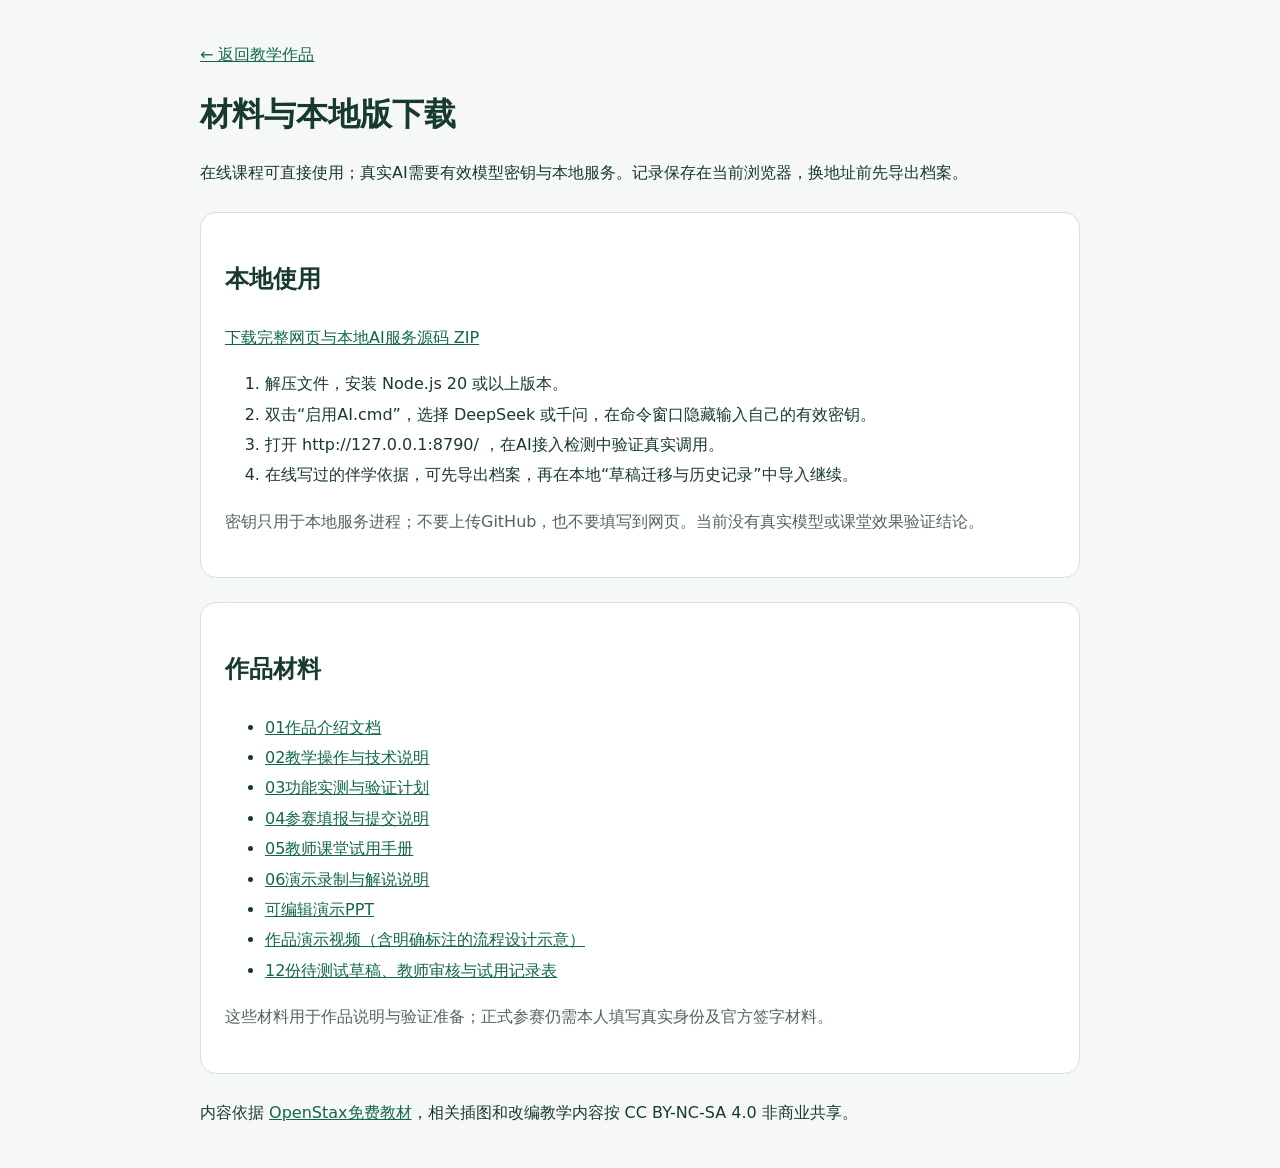
==== materials/index.html @ 03bdc9d0 "Publish Zhigu anatomy teaching app and supporting materials" ====
<!doctype html><html lang="zh-CN"><meta charset="utf-8"><meta name="viewport" content="width=device-width,initial-scale=1"><title>知骨 · 材料与下载</title><style>body{font-family:system-ui,"Microsoft YaHei",sans-serif;max-width:880px;margin:40px auto;padding:0 22px;color:#18392f;line-height:1.9;background:#f5f8f6}article{background:white;border:1px solid #d5e2da;padding:24px;border-radius:16px;margin:24px 0}a{color:#116849}h1{line-height:1.4}.muted{color:#52665c}</style><a href="../index.html">← 返回教学作品</a><h1>材料与本地版下载</h1><p>在线课程可直接使用；真实AI需要有效模型密钥与本地服务。记录保存在当前浏览器，换地址前先导出档案。</p><article><h2>本地使用</h2><p><a href="https://github.com/crh2007530/zhigu-ai-teaching/archive/refs/heads/main.zip">下载完整网页与本地AI服务源码 ZIP</a></p><ol><li>解压文件，安装 Node.js 20 或以上版本。</li><li>双击“启用AI.cmd”，选择 DeepSeek 或千问，在命令窗口隐藏输入自己的有效密钥。</li><li>打开 http://127.0.0.1:8790/ ，在AI接入检测中验证真实调用。</li><li>在线写过的伴学依据，可先导出档案，再在本地“草稿迁移与历史记录”中导入继续。</li></ol><p class="muted">密钥只用于本地服务进程；不要上传GitHub，也不要填写到网页。当前没有真实模型或课堂效果验证结论。</p></article><article><h2>作品材料</h2><ul><li><a href="01作品介绍文档.pdf">01作品介绍文档</a></li><li><a href="02教学操作与技术说明.pdf">02教学操作与技术说明</a></li><li><a href="03功能实测与验证计划.pdf">03功能实测与验证计划</a></li><li><a href="04参赛填报与提交说明.pdf">04参赛填报与提交说明</a></li><li><a href="05教师课堂试用手册.pdf">05教师课堂试用手册</a></li><li><a href="06演示录制与解说说明.pdf">06演示录制与解说说明</a></li><li><a href="知骨2.0作品演示.pptx">可编辑演示PPT</a></li><li><a href="07知骨2.0作品演示.mp4">作品演示视频（含明确标注的流程设计示意）</a></li><li><a href="真实验证与试用准备/打开准备索引.html">12份待测试草稿、教师审核与试用记录表</a></li></ul><p class="muted">这些材料用于作品说明与验证准备；正式参赛仍需本人填写真实身份及官方签字材料。</p></article><footer>内容依据 <a href="https://openstax.org/books/anatomy-and-physiology-2e/pages/1-introduction">OpenStax免费教材</a>，相关插图和改编教学内容按 CC BY-NC-SA 4.0 非商业共享。</footer></html>
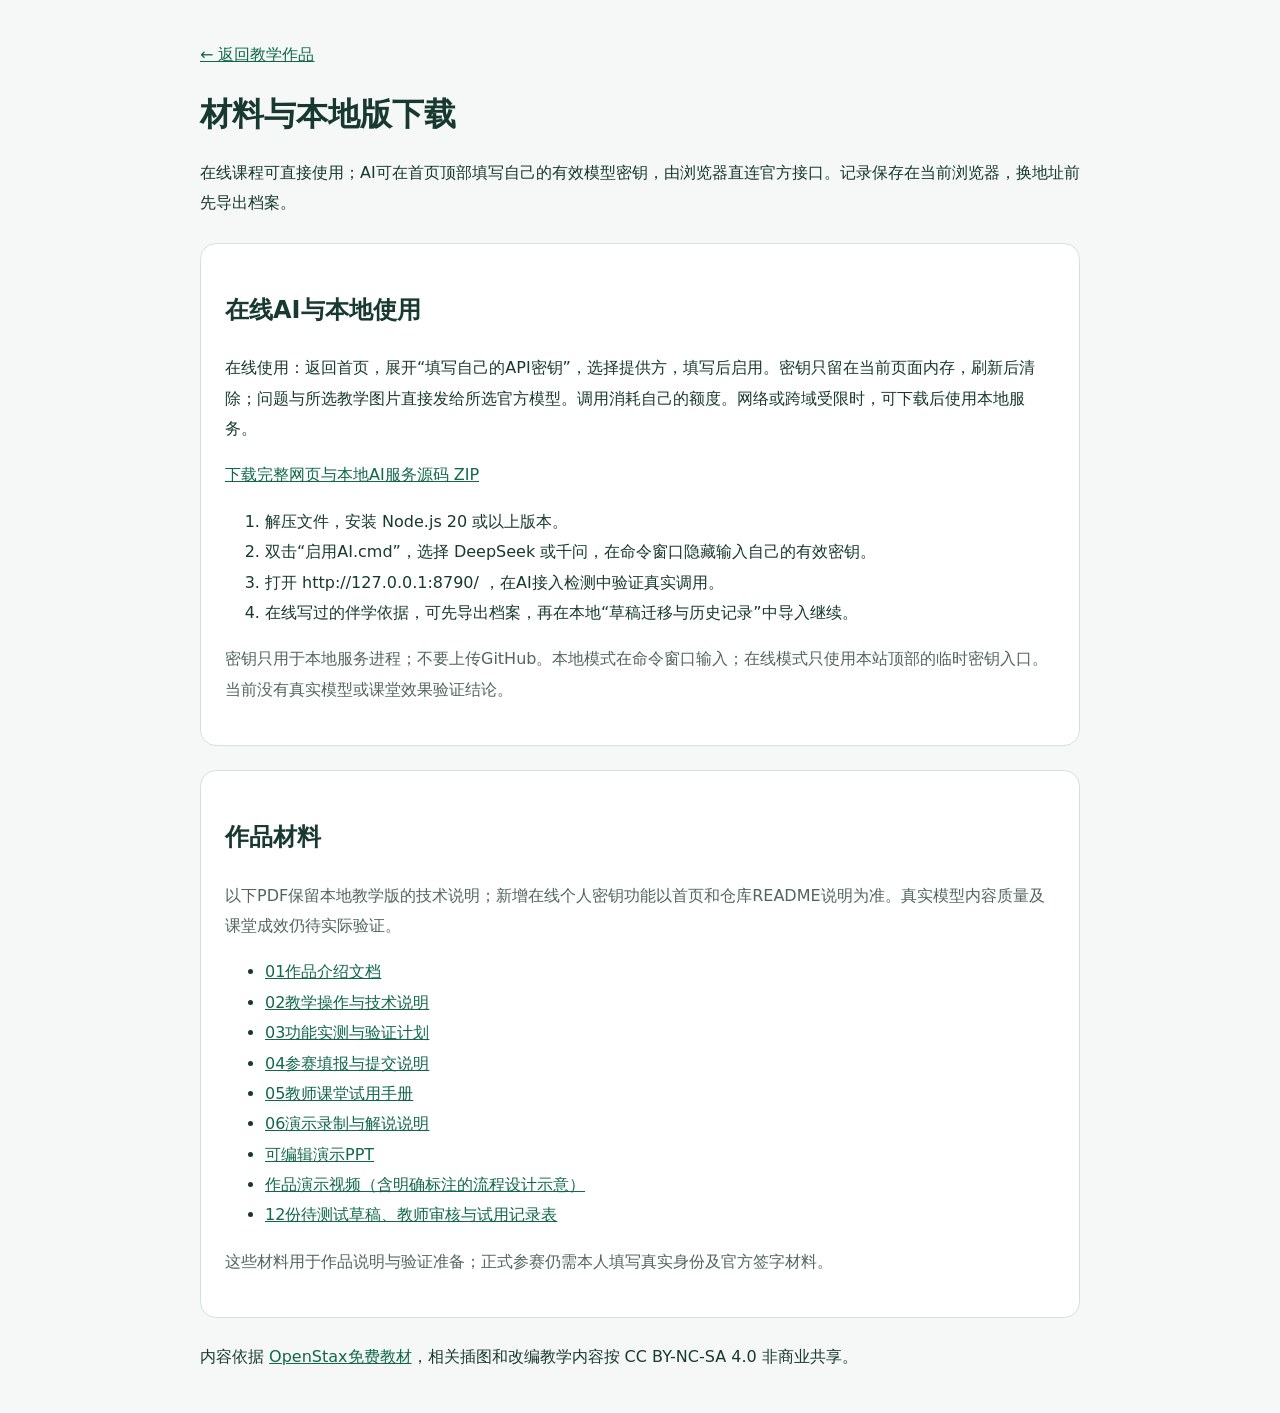
==== commit e9a01693: "Allow visitors to use personal API keys for online AI teaching" ====
--- a/materials/index.html
+++ b/materials/index.html
@@ -1 +1 @@
-<!doctype html><html lang="zh-CN"><meta charset="utf-8"><meta name="viewport" content="width=device-width,initial-scale=1"><title>知骨 · 材料与下载</title><style>body{font-family:system-ui,"Microsoft YaHei",sans-serif;max-width:880px;margin:40px auto;padding:0 22px;color:#18392f;line-height:1.9;background:#f5f8f6}article{background:white;border:1px solid #d5e2da;padding:24px;border-radius:16px;margin:24px 0}a{color:#116849}h1{line-height:1.4}.muted{color:#52665c}</style><a href="../index.html">← 返回教学作品</a><h1>材料与本地版下载</h1><p>在线课程可直接使用；真实AI需要有效模型密钥与本地服务。记录保存在当前浏览器，换地址前先导出档案。</p><article><h2>本地使用</h2><p><a href="https://github.com/crh2007530/zhigu-ai-teaching/archive/refs/heads/main.zip">下载完整网页与本地AI服务源码 ZIP</a></p><ol><li>解压文件，安装 Node.js 20 或以上版本。</li><li>双击“启用AI.cmd”，选择 DeepSeek 或千问，在命令窗口隐藏输入自己的有效密钥。</li><li>打开 http://127.0.0.1:8790/ ，在AI接入检测中验证真实调用。</li><li>在线写过的伴学依据，可先导出档案，再在本地“草稿迁移与历史记录”中导入继续。</li></ol><p class="muted">密钥只用于本地服务进程；不要上传GitHub，也不要填写到网页。当前没有真实模型或课堂效果验证结论。</p></article><article><h2>作品材料</h2><ul><li><a href="01作品介绍文档.pdf">01作品介绍文档</a></li><li><a href="02教学操作与技术说明.pdf">02教学操作与技术说明</a></li><li><a href="03功能实测与验证计划.pdf">03功能实测与验证计划</a></li><li><a href="04参赛填报与提交说明.pdf">04参赛填报与提交说明</a></li><li><a href="05教师课堂试用手册.pdf">05教师课堂试用手册</a></li><li><a href="06演示录制与解说说明.pdf">06演示录制与解说说明</a></li><li><a href="知骨2.0作品演示.pptx">可编辑演示PPT</a></li><li><a href="07知骨2.0作品演示.mp4">作品演示视频（含明确标注的流程设计示意）</a></li><li><a href="真实验证与试用准备/打开准备索引.html">12份待测试草稿、教师审核与试用记录表</a></li></ul><p class="muted">这些材料用于作品说明与验证准备；正式参赛仍需本人填写真实身份及官方签字材料。</p></article><footer>内容依据 <a href="https://openstax.org/books/anatomy-and-physiology-2e/pages/1-introduction">OpenStax免费教材</a>，相关插图和改编教学内容按 CC BY-NC-SA 4.0 非商业共享。</footer></html>+<!doctype html><html lang="zh-CN"><meta charset="utf-8"><meta name="viewport" content="width=device-width,initial-scale=1"><title>知骨 · 材料与下载</title><style>body{font-family:system-ui,"Microsoft YaHei",sans-serif;max-width:880px;margin:40px auto;padding:0 22px;color:#18392f;line-height:1.9;background:#f5f8f6}article{background:white;border:1px solid #d5e2da;padding:24px;border-radius:16px;margin:24px 0}a{color:#116849}h1{line-height:1.4}.muted{color:#52665c}</style><a href="../index.html">← 返回教学作品</a><h1>材料与本地版下载</h1><p>在线课程可直接使用；AI可在首页顶部填写自己的有效模型密钥，由浏览器直连官方接口。记录保存在当前浏览器，换地址前先导出档案。</p><article><h2>在线AI与本地使用</h2><p>在线使用：返回首页，展开“填写自己的API密钥”，选择提供方，填写后启用。密钥只留在当前页面内存，刷新后清除；问题与所选教学图片直接发给所选官方模型。调用消耗自己的额度。网络或跨域受限时，可下载后使用本地服务。</p><p><a href="https://github.com/crh2007530/zhigu-ai-teaching/archive/refs/heads/main.zip">下载完整网页与本地AI服务源码 ZIP</a></p><ol><li>解压文件，安装 Node.js 20 或以上版本。</li><li>双击“启用AI.cmd”，选择 DeepSeek 或千问，在命令窗口隐藏输入自己的有效密钥。</li><li>打开 http://127.0.0.1:8790/ ，在AI接入检测中验证真实调用。</li><li>在线写过的伴学依据，可先导出档案，再在本地“草稿迁移与历史记录”中导入继续。</li></ol><p class="muted">密钥只用于本地服务进程；不要上传GitHub。本地模式在命令窗口输入；在线模式只使用本站顶部的临时密钥入口。当前没有真实模型或课堂效果验证结论。</p></article><article><h2>作品材料</h2><p class="muted">以下PDF保留本地教学版的技术说明；新增在线个人密钥功能以首页和仓库README说明为准。真实模型内容质量及课堂成效仍待实际验证。</p><ul><li><a href="01作品介绍文档.pdf">01作品介绍文档</a></li><li><a href="02教学操作与技术说明.pdf">02教学操作与技术说明</a></li><li><a href="03功能实测与验证计划.pdf">03功能实测与验证计划</a></li><li><a href="04参赛填报与提交说明.pdf">04参赛填报与提交说明</a></li><li><a href="05教师课堂试用手册.pdf">05教师课堂试用手册</a></li><li><a href="06演示录制与解说说明.pdf">06演示录制与解说说明</a></li><li><a href="知骨2.0作品演示.pptx">可编辑演示PPT</a></li><li><a href="07知骨2.0作品演示.mp4">作品演示视频（含明确标注的流程设计示意）</a></li><li><a href="真实验证与试用准备/打开准备索引.html">12份待测试草稿、教师审核与试用记录表</a></li></ul><p class="muted">这些材料用于作品说明与验证准备；正式参赛仍需本人填写真实身份及官方签字材料。</p></article><footer>内容依据 <a href="https://openstax.org/books/anatomy-and-physiology-2e/pages/1-introduction">OpenStax免费教材</a>，相关插图和改编教学内容按 CC BY-NC-SA 4.0 非商业共享。</footer></html>
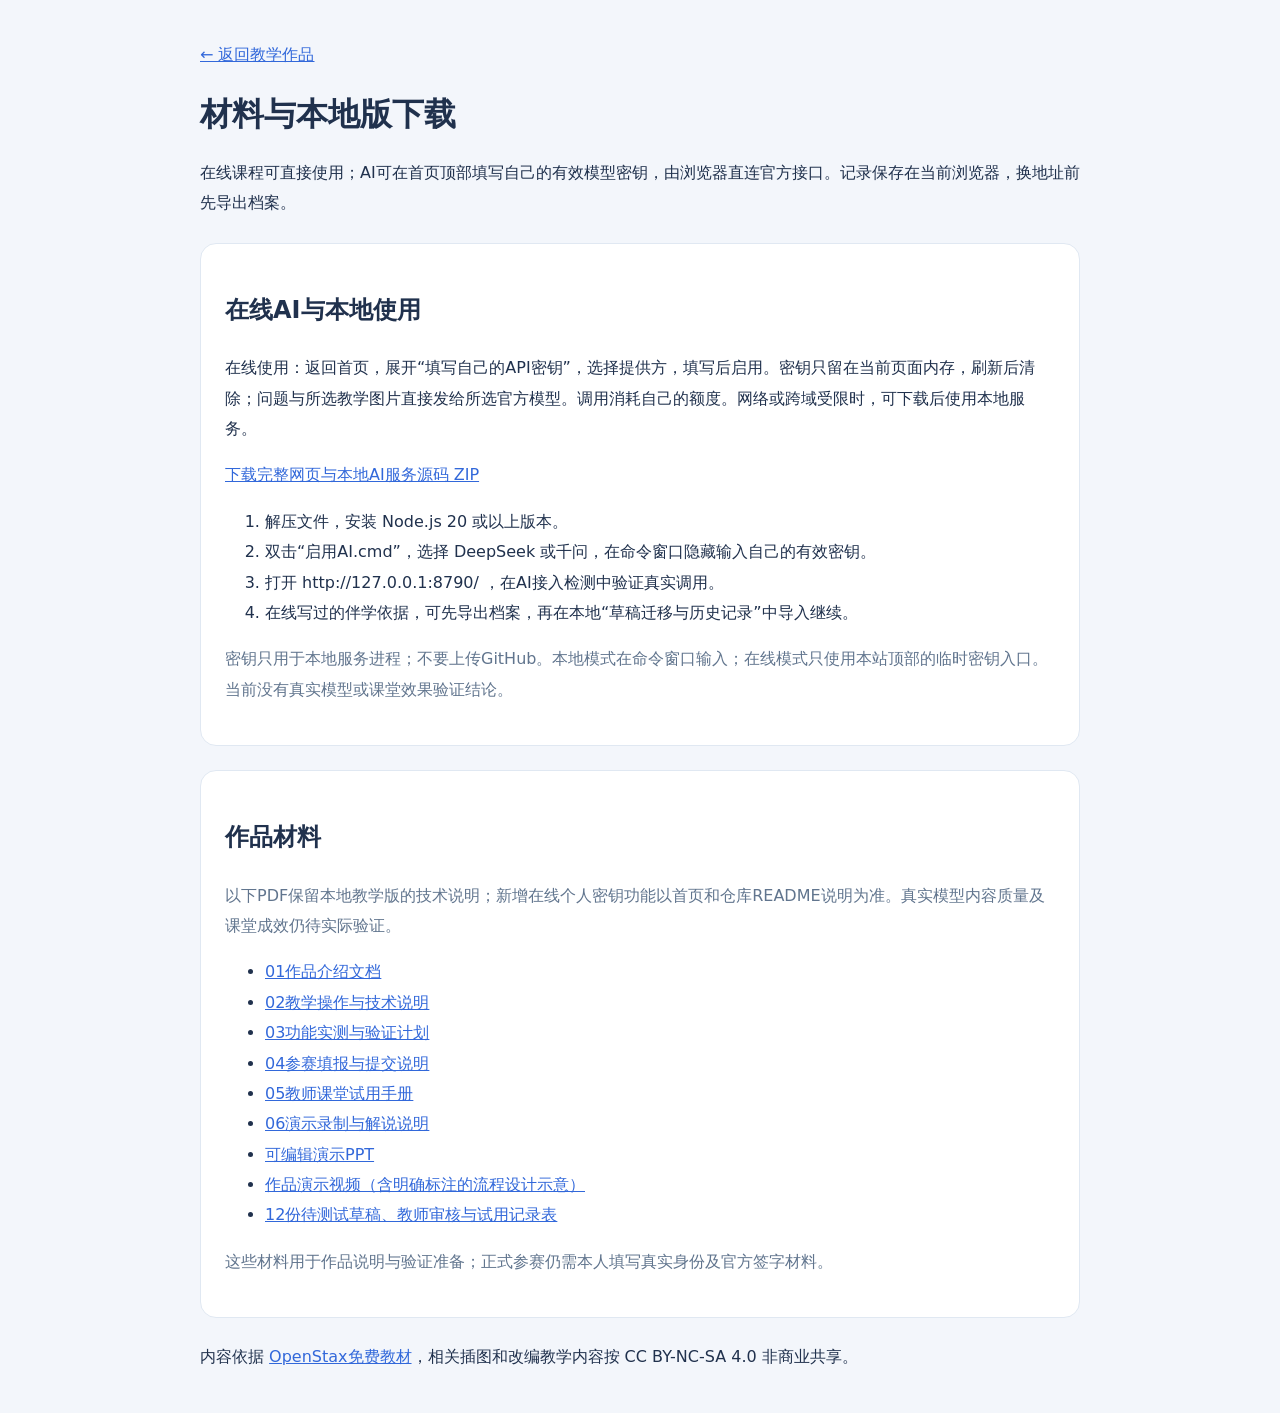
==== commit e9f0d1b6: "Refresh teaching interface with calm blue technology design" ====
--- a/materials/index.html
+++ b/materials/index.html
@@ -1 +1 @@
-<!doctype html><html lang="zh-CN"><meta charset="utf-8"><meta name="viewport" content="width=device-width,initial-scale=1"><title>知骨 · 材料与下载</title><style>body{font-family:system-ui,"Microsoft YaHei",sans-serif;max-width:880px;margin:40px auto;padding:0 22px;color:#18392f;line-height:1.9;background:#f5f8f6}article{background:white;border:1px solid #d5e2da;padding:24px;border-radius:16px;margin:24px 0}a{color:#116849}h1{line-height:1.4}.muted{color:#52665c}</style><a href="../index.html">← 返回教学作品</a><h1>材料与本地版下载</h1><p>在线课程可直接使用；AI可在首页顶部填写自己的有效模型密钥，由浏览器直连官方接口。记录保存在当前浏览器，换地址前先导出档案。</p><article><h2>在线AI与本地使用</h2><p>在线使用：返回首页，展开“填写自己的API密钥”，选择提供方，填写后启用。密钥只留在当前页面内存，刷新后清除；问题与所选教学图片直接发给所选官方模型。调用消耗自己的额度。网络或跨域受限时，可下载后使用本地服务。</p><p><a href="https://github.com/crh2007530/zhigu-ai-teaching/archive/refs/heads/main.zip">下载完整网页与本地AI服务源码 ZIP</a></p><ol><li>解压文件，安装 Node.js 20 或以上版本。</li><li>双击“启用AI.cmd”，选择 DeepSeek 或千问，在命令窗口隐藏输入自己的有效密钥。</li><li>打开 http://127.0.0.1:8790/ ，在AI接入检测中验证真实调用。</li><li>在线写过的伴学依据，可先导出档案，再在本地“草稿迁移与历史记录”中导入继续。</li></ol><p class="muted">密钥只用于本地服务进程；不要上传GitHub。本地模式在命令窗口输入；在线模式只使用本站顶部的临时密钥入口。当前没有真实模型或课堂效果验证结论。</p></article><article><h2>作品材料</h2><p class="muted">以下PDF保留本地教学版的技术说明；新增在线个人密钥功能以首页和仓库README说明为准。真实模型内容质量及课堂成效仍待实际验证。</p><ul><li><a href="01作品介绍文档.pdf">01作品介绍文档</a></li><li><a href="02教学操作与技术说明.pdf">02教学操作与技术说明</a></li><li><a href="03功能实测与验证计划.pdf">03功能实测与验证计划</a></li><li><a href="04参赛填报与提交说明.pdf">04参赛填报与提交说明</a></li><li><a href="05教师课堂试用手册.pdf">05教师课堂试用手册</a></li><li><a href="06演示录制与解说说明.pdf">06演示录制与解说说明</a></li><li><a href="知骨2.0作品演示.pptx">可编辑演示PPT</a></li><li><a href="07知骨2.0作品演示.mp4">作品演示视频（含明确标注的流程设计示意）</a></li><li><a href="真实验证与试用准备/打开准备索引.html">12份待测试草稿、教师审核与试用记录表</a></li></ul><p class="muted">这些材料用于作品说明与验证准备；正式参赛仍需本人填写真实身份及官方签字材料。</p></article><footer>内容依据 <a href="https://openstax.org/books/anatomy-and-physiology-2e/pages/1-introduction">OpenStax免费教材</a>，相关插图和改编教学内容按 CC BY-NC-SA 4.0 非商业共享。</footer></html>+<!doctype html><html lang="zh-CN"><meta charset="utf-8"><meta name="viewport" content="width=device-width,initial-scale=1"><title>知骨 · 材料与下载</title><style>body{font-family:system-ui,"Microsoft YaHei",sans-serif;max-width:880px;margin:40px auto;padding:0 22px;color:#20314d;line-height:1.9;background:#f3f6fb}article{background:white;border:1px solid #e0e8f2;padding:24px;border-radius:16px;margin:24px 0}a{color:#3268da}h1{line-height:1.4}.muted{color:#61758e}</style><a href="../index.html">← 返回教学作品</a><h1>材料与本地版下载</h1><p>在线课程可直接使用；AI可在首页顶部填写自己的有效模型密钥，由浏览器直连官方接口。记录保存在当前浏览器，换地址前先导出档案。</p><article><h2>在线AI与本地使用</h2><p>在线使用：返回首页，展开“填写自己的API密钥”，选择提供方，填写后启用。密钥只留在当前页面内存，刷新后清除；问题与所选教学图片直接发给所选官方模型。调用消耗自己的额度。网络或跨域受限时，可下载后使用本地服务。</p><p><a href="https://github.com/crh2007530/zhigu-ai-teaching/archive/refs/heads/main.zip">下载完整网页与本地AI服务源码 ZIP</a></p><ol><li>解压文件，安装 Node.js 20 或以上版本。</li><li>双击“启用AI.cmd”，选择 DeepSeek 或千问，在命令窗口隐藏输入自己的有效密钥。</li><li>打开 http://127.0.0.1:8790/ ，在AI接入检测中验证真实调用。</li><li>在线写过的伴学依据，可先导出档案，再在本地“草稿迁移与历史记录”中导入继续。</li></ol><p class="muted">密钥只用于本地服务进程；不要上传GitHub。本地模式在命令窗口输入；在线模式只使用本站顶部的临时密钥入口。当前没有真实模型或课堂效果验证结论。</p></article><article><h2>作品材料</h2><p class="muted">以下PDF保留本地教学版的技术说明；新增在线个人密钥功能以首页和仓库README说明为准。真实模型内容质量及课堂成效仍待实际验证。</p><ul><li><a href="01作品介绍文档.pdf">01作品介绍文档</a></li><li><a href="02教学操作与技术说明.pdf">02教学操作与技术说明</a></li><li><a href="03功能实测与验证计划.pdf">03功能实测与验证计划</a></li><li><a href="04参赛填报与提交说明.pdf">04参赛填报与提交说明</a></li><li><a href="05教师课堂试用手册.pdf">05教师课堂试用手册</a></li><li><a href="06演示录制与解说说明.pdf">06演示录制与解说说明</a></li><li><a href="知骨2.0作品演示.pptx">可编辑演示PPT</a></li><li><a href="07知骨2.0作品演示.mp4">作品演示视频（含明确标注的流程设计示意）</a></li><li><a href="真实验证与试用准备/打开准备索引.html">12份待测试草稿、教师审核与试用记录表</a></li></ul><p class="muted">这些材料用于作品说明与验证准备；正式参赛仍需本人填写真实身份及官方签字材料。</p></article><footer>内容依据 <a href="https://openstax.org/books/anatomy-and-physiology-2e/pages/1-introduction">OpenStax免费教材</a>，相关插图和改编教学内容按 CC BY-NC-SA 4.0 非商业共享。</footer></html>
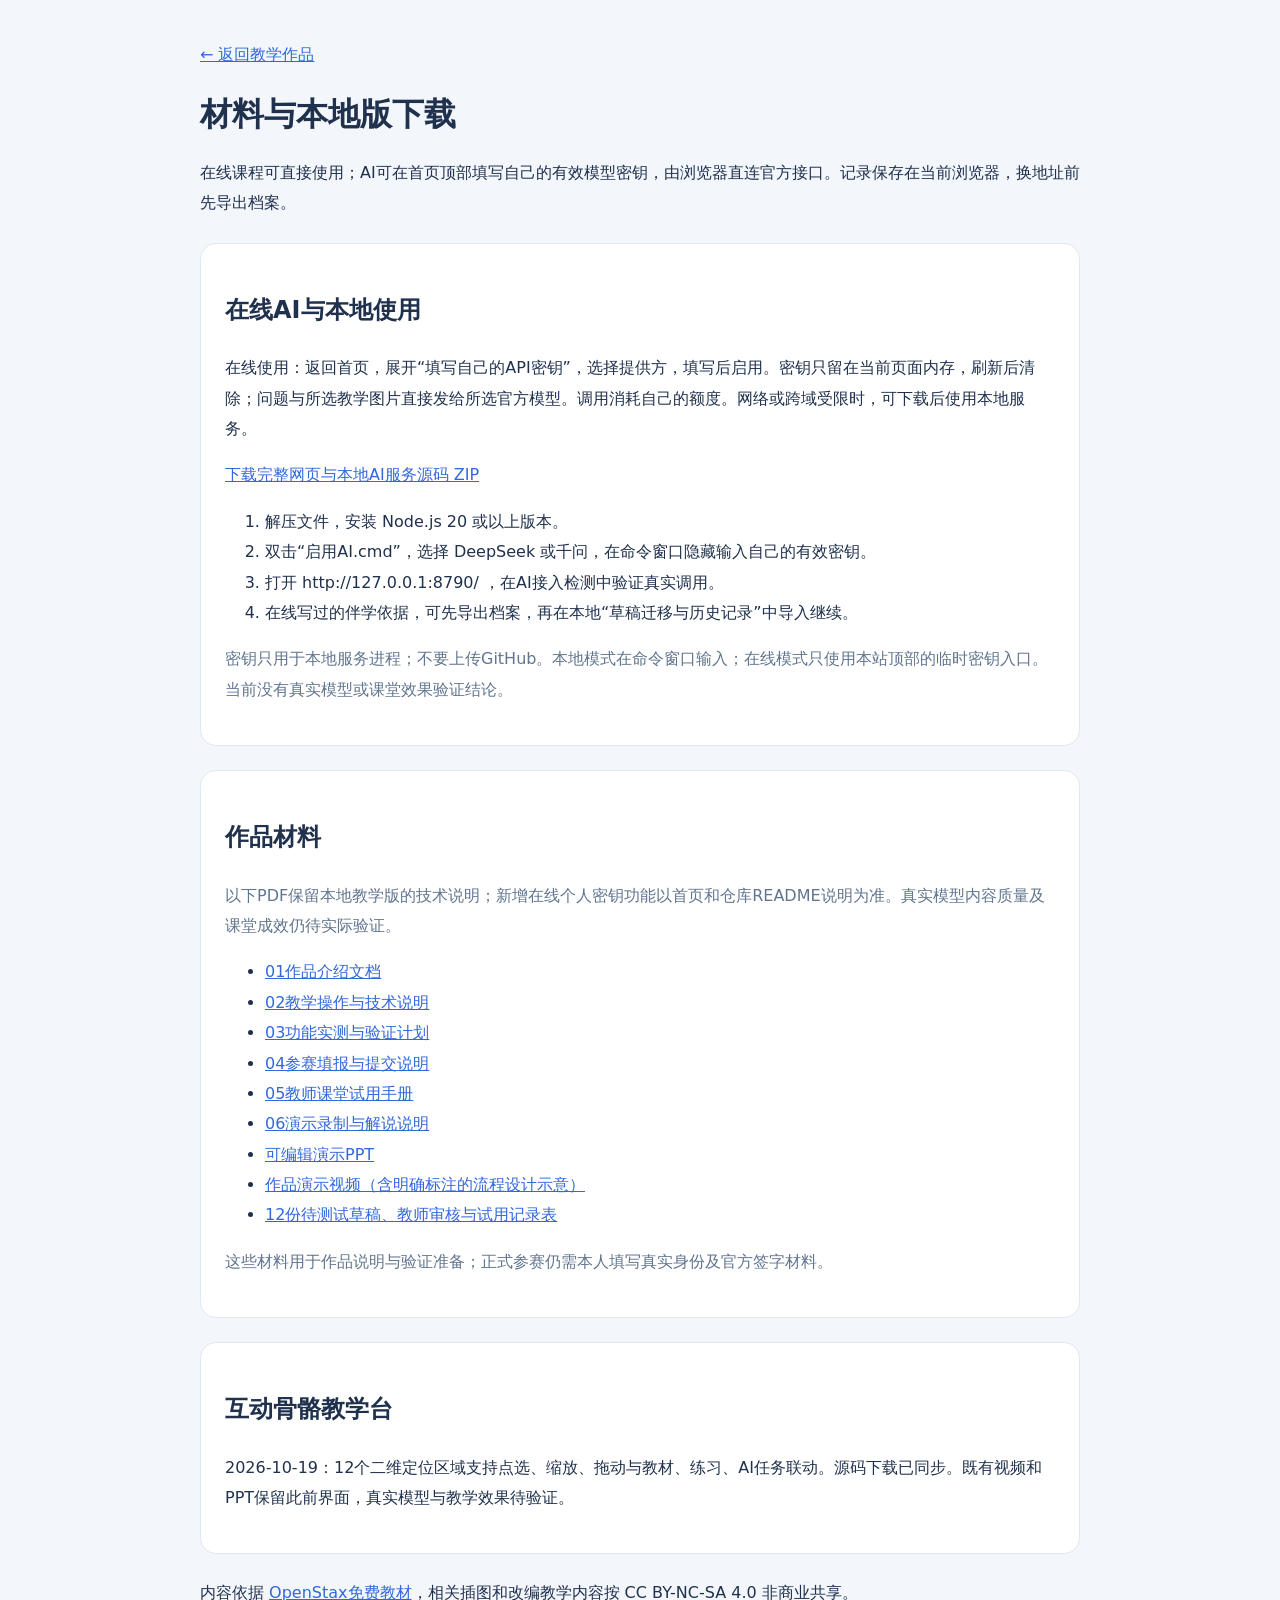
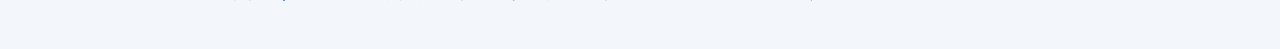
==== commit 9dc2548f: "Restore interactive anatomy atlas with linked learning tasks" ====
--- a/materials/index.html
+++ b/materials/index.html
@@ -1 +1 @@
-<!doctype html><html lang="zh-CN"><meta charset="utf-8"><meta name="viewport" content="width=device-width,initial-scale=1"><title>知骨 · 材料与下载</title><style>body{font-family:system-ui,"Microsoft YaHei",sans-serif;max-width:880px;margin:40px auto;padding:0 22px;color:#20314d;line-height:1.9;background:#f3f6fb}article{background:white;border:1px solid #e0e8f2;padding:24px;border-radius:16px;margin:24px 0}a{color:#3268da}h1{line-height:1.4}.muted{color:#61758e}</style><a href="../index.html">← 返回教学作品</a><h1>材料与本地版下载</h1><p>在线课程可直接使用；AI可在首页顶部填写自己的有效模型密钥，由浏览器直连官方接口。记录保存在当前浏览器，换地址前先导出档案。</p><article><h2>在线AI与本地使用</h2><p>在线使用：返回首页，展开“填写自己的API密钥”，选择提供方，填写后启用。密钥只留在当前页面内存，刷新后清除；问题与所选教学图片直接发给所选官方模型。调用消耗自己的额度。网络或跨域受限时，可下载后使用本地服务。</p><p><a href="https://github.com/crh2007530/zhigu-ai-teaching/archive/refs/heads/main.zip">下载完整网页与本地AI服务源码 ZIP</a></p><ol><li>解压文件，安装 Node.js 20 或以上版本。</li><li>双击“启用AI.cmd”，选择 DeepSeek 或千问，在命令窗口隐藏输入自己的有效密钥。</li><li>打开 http://127.0.0.1:8790/ ，在AI接入检测中验证真实调用。</li><li>在线写过的伴学依据，可先导出档案，再在本地“草稿迁移与历史记录”中导入继续。</li></ol><p class="muted">密钥只用于本地服务进程；不要上传GitHub。本地模式在命令窗口输入；在线模式只使用本站顶部的临时密钥入口。当前没有真实模型或课堂效果验证结论。</p></article><article><h2>作品材料</h2><p class="muted">以下PDF保留本地教学版的技术说明；新增在线个人密钥功能以首页和仓库README说明为准。真实模型内容质量及课堂成效仍待实际验证。</p><ul><li><a href="01作品介绍文档.pdf">01作品介绍文档</a></li><li><a href="02教学操作与技术说明.pdf">02教学操作与技术说明</a></li><li><a href="03功能实测与验证计划.pdf">03功能实测与验证计划</a></li><li><a href="04参赛填报与提交说明.pdf">04参赛填报与提交说明</a></li><li><a href="05教师课堂试用手册.pdf">05教师课堂试用手册</a></li><li><a href="06演示录制与解说说明.pdf">06演示录制与解说说明</a></li><li><a href="知骨2.0作品演示.pptx">可编辑演示PPT</a></li><li><a href="07知骨2.0作品演示.mp4">作品演示视频（含明确标注的流程设计示意）</a></li><li><a href="真实验证与试用准备/打开准备索引.html">12份待测试草稿、教师审核与试用记录表</a></li></ul><p class="muted">这些材料用于作品说明与验证准备；正式参赛仍需本人填写真实身份及官方签字材料。</p></article><footer>内容依据 <a href="https://openstax.org/books/anatomy-and-physiology-2e/pages/1-introduction">OpenStax免费教材</a>，相关插图和改编教学内容按 CC BY-NC-SA 4.0 非商业共享。</footer></html>+<!doctype html><html lang="zh-CN"><meta charset="utf-8"><meta name="viewport" content="width=device-width,initial-scale=1"><title>知骨 · 材料与下载</title><style>body{font-family:system-ui,"Microsoft YaHei",sans-serif;max-width:880px;margin:40px auto;padding:0 22px;color:#20314d;line-height:1.9;background:#f3f6fb}article{background:white;border:1px solid #e0e8f2;padding:24px;border-radius:16px;margin:24px 0}a{color:#3268da}h1{line-height:1.4}.muted{color:#61758e}</style><a href="../index.html">← 返回教学作品</a><h1>材料与本地版下载</h1><p>在线课程可直接使用；AI可在首页顶部填写自己的有效模型密钥，由浏览器直连官方接口。记录保存在当前浏览器，换地址前先导出档案。</p><article><h2>在线AI与本地使用</h2><p>在线使用：返回首页，展开“填写自己的API密钥”，选择提供方，填写后启用。密钥只留在当前页面内存，刷新后清除；问题与所选教学图片直接发给所选官方模型。调用消耗自己的额度。网络或跨域受限时，可下载后使用本地服务。</p><p><a href="https://github.com/crh2007530/zhigu-ai-teaching/archive/refs/heads/main.zip">下载完整网页与本地AI服务源码 ZIP</a></p><ol><li>解压文件，安装 Node.js 20 或以上版本。</li><li>双击“启用AI.cmd”，选择 DeepSeek 或千问，在命令窗口隐藏输入自己的有效密钥。</li><li>打开 http://127.0.0.1:8790/ ，在AI接入检测中验证真实调用。</li><li>在线写过的伴学依据，可先导出档案，再在本地“草稿迁移与历史记录”中导入继续。</li></ol><p class="muted">密钥只用于本地服务进程；不要上传GitHub。本地模式在命令窗口输入；在线模式只使用本站顶部的临时密钥入口。当前没有真实模型或课堂效果验证结论。</p></article><article><h2>作品材料</h2><p class="muted">以下PDF保留本地教学版的技术说明；新增在线个人密钥功能以首页和仓库README说明为准。真实模型内容质量及课堂成效仍待实际验证。</p><ul><li><a href="01作品介绍文档.pdf">01作品介绍文档</a></li><li><a href="02教学操作与技术说明.pdf">02教学操作与技术说明</a></li><li><a href="03功能实测与验证计划.pdf">03功能实测与验证计划</a></li><li><a href="04参赛填报与提交说明.pdf">04参赛填报与提交说明</a></li><li><a href="05教师课堂试用手册.pdf">05教师课堂试用手册</a></li><li><a href="06演示录制与解说说明.pdf">06演示录制与解说说明</a></li><li><a href="知骨2.0作品演示.pptx">可编辑演示PPT</a></li><li><a href="07知骨2.0作品演示.mp4">作品演示视频（含明确标注的流程设计示意）</a></li><li><a href="真实验证与试用准备/打开准备索引.html">12份待测试草稿、教师审核与试用记录表</a></li></ul><p class="muted">这些材料用于作品说明与验证准备；正式参赛仍需本人填写真实身份及官方签字材料。</p></article><article><h2>互动骨骼教学台</h2><p>2026-10-19：12个二维定位区域支持点选、缩放、拖动与教材、练习、AI任务联动。源码下载已同步。既有视频和PPT保留此前界面，真实模型与教学效果待验证。</p></article><footer>内容依据 <a href="https://openstax.org/books/anatomy-and-physiology-2e/pages/1-introduction">OpenStax免费教材</a>，相关插图和改编教学内容按 CC BY-NC-SA 4.0 非商业共享。</footer></html>
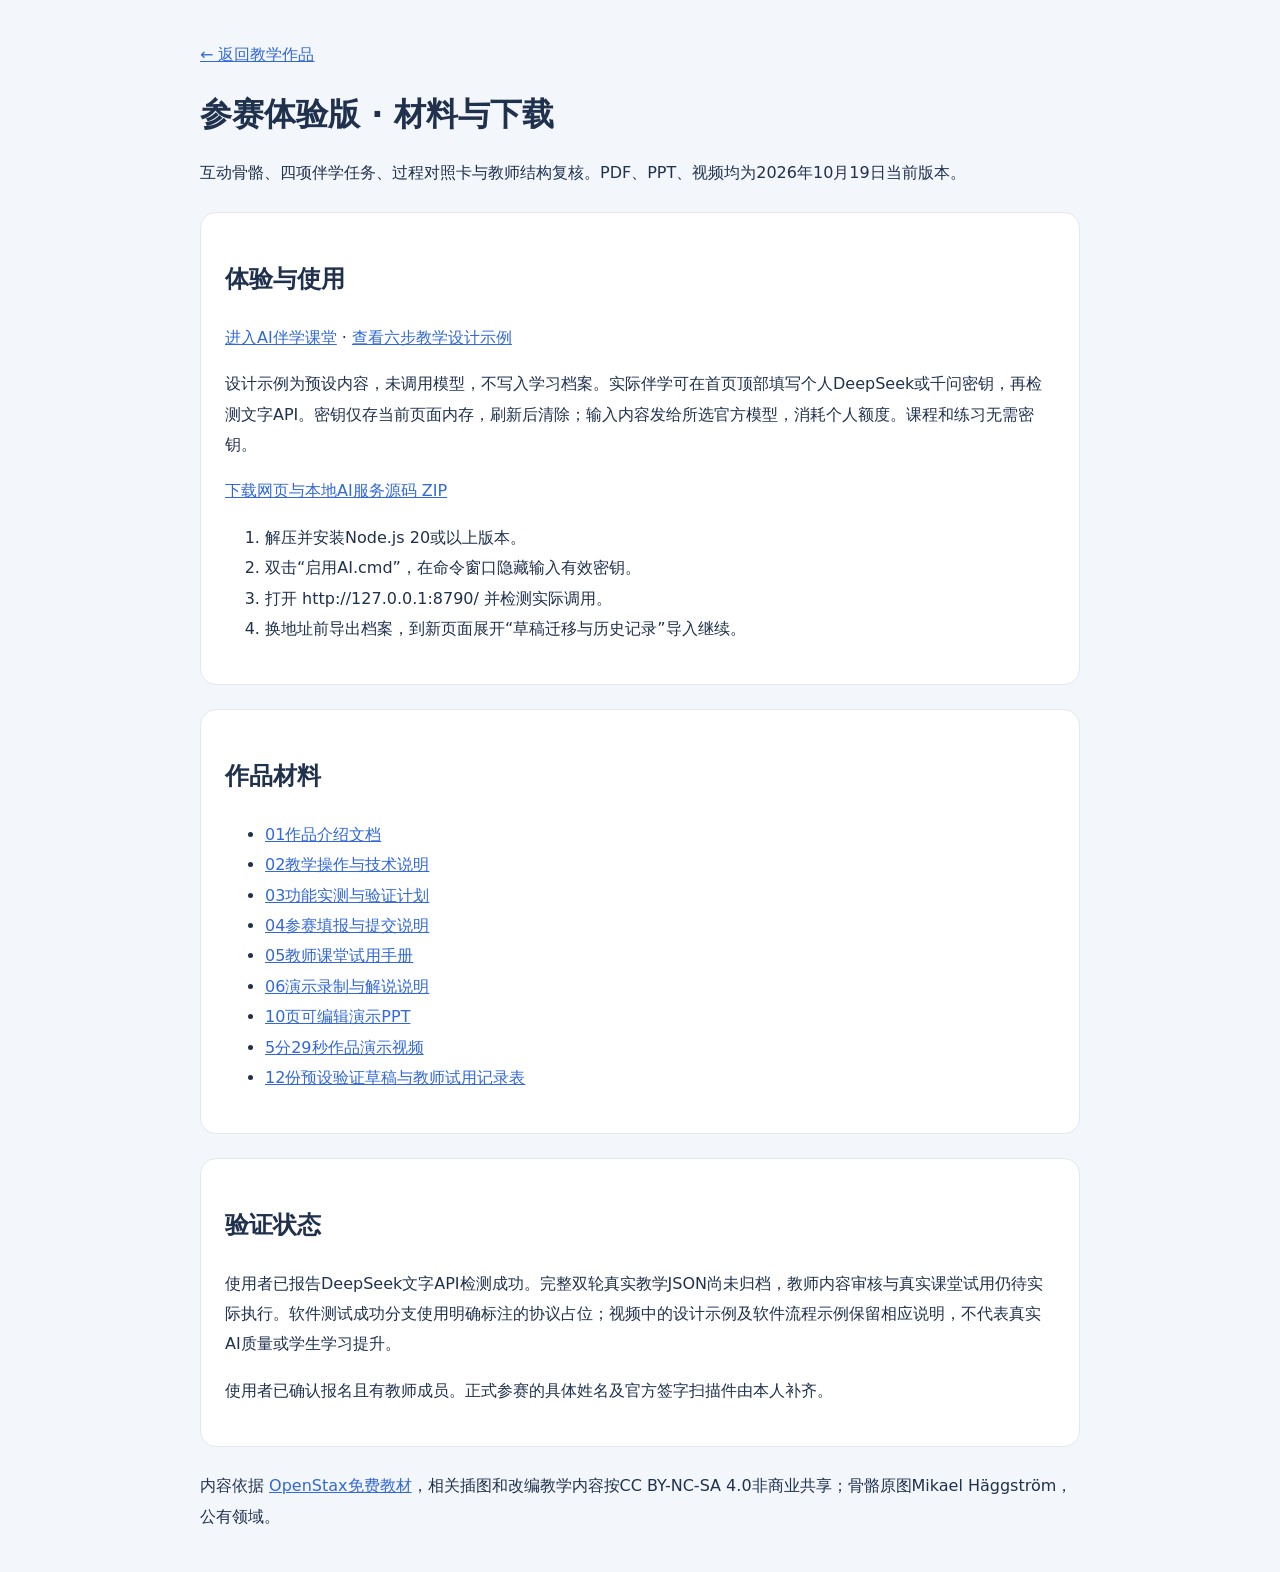
==== commit 911067dc: "Refresh competition PDFs, editable deck and narrated demo" ====
--- a/materials/index.html
+++ b/materials/index.html
@@ -1 +1 @@
-<!doctype html><html lang="zh-CN"><meta charset="utf-8"><meta name="viewport" content="width=device-width,initial-scale=1"><title>知骨 · 材料与下载</title><style>body{font-family:system-ui,"Microsoft YaHei",sans-serif;max-width:880px;margin:40px auto;padding:0 22px;color:#20314d;line-height:1.9;background:#f3f6fb}article{background:white;border:1px solid #e0e8f2;padding:24px;border-radius:16px;margin:24px 0}a{color:#3268da}h1{line-height:1.4}.muted{color:#61758e}</style><a href="../index.html">← 返回教学作品</a><h1>材料与本地版下载</h1><p>在线课程可直接使用；AI可在首页顶部填写自己的有效模型密钥，由浏览器直连官方接口。记录保存在当前浏览器，换地址前先导出档案。</p><article><h2>在线AI与本地使用</h2><p>在线使用：返回首页，展开“填写自己的API密钥”，选择提供方，填写后启用。密钥只留在当前页面内存，刷新后清除；问题与所选教学图片直接发给所选官方模型。调用消耗自己的额度。网络或跨域受限时，可下载后使用本地服务。</p><p><a href="https://github.com/crh2007530/zhigu-ai-teaching/archive/refs/heads/main.zip">下载完整网页与本地AI服务源码 ZIP</a></p><ol><li>解压文件，安装 Node.js 20 或以上版本。</li><li>双击“启用AI.cmd”，选择 DeepSeek 或千问，在命令窗口隐藏输入自己的有效密钥。</li><li>打开 http://127.0.0.1:8790/ ，在AI接入检测中验证真实调用。</li><li>在线写过的伴学依据，可先导出档案，再在本地“草稿迁移与历史记录”中导入继续。</li></ol><p class="muted">密钥只用于本地服务进程；不要上传GitHub。本地模式在命令窗口输入；在线模式只使用本站顶部的临时密钥入口。当前没有真实模型或课堂效果验证结论。</p></article><article><h2>作品材料</h2><p class="muted">以下PDF保留本地教学版的技术说明；新增在线个人密钥功能以首页和仓库README说明为准。真实模型内容质量及课堂成效仍待实际验证。</p><ul><li><a href="01作品介绍文档.pdf">01作品介绍文档</a></li><li><a href="02教学操作与技术说明.pdf">02教学操作与技术说明</a></li><li><a href="03功能实测与验证计划.pdf">03功能实测与验证计划</a></li><li><a href="04参赛填报与提交说明.pdf">04参赛填报与提交说明</a></li><li><a href="05教师课堂试用手册.pdf">05教师课堂试用手册</a></li><li><a href="06演示录制与解说说明.pdf">06演示录制与解说说明</a></li><li><a href="知骨2.0作品演示.pptx">可编辑演示PPT</a></li><li><a href="07知骨2.0作品演示.mp4">作品演示视频（含明确标注的流程设计示意）</a></li><li><a href="真实验证与试用准备/打开准备索引.html">12份待测试草稿、教师审核与试用记录表</a></li></ul><p class="muted">这些材料用于作品说明与验证准备；正式参赛仍需本人填写真实身份及官方签字材料。</p></article><article><h2>互动骨骼教学台</h2><p>2026-10-19：12个二维定位区域支持点选、缩放、拖动与教材、练习、AI任务联动。源码下载已同步。既有视频和PPT保留此前界面，真实模型与教学效果待验证。</p></article><footer>内容依据 <a href="https://openstax.org/books/anatomy-and-physiology-2e/pages/1-introduction">OpenStax免费教材</a>，相关插图和改编教学内容按 CC BY-NC-SA 4.0 非商业共享。</footer></html>+<!doctype html><html lang="zh-CN"><meta charset="utf-8"><meta name="viewport" content="width=device-width,initial-scale=1"><title>知骨 · 材料与下载</title><style>body{font-family:system-ui,"Microsoft YaHei",sans-serif;max-width:880px;margin:40px auto;padding:0 22px;color:#20314d;line-height:1.9;background:#f3f6fb}article{background:white;border:1px solid #e0e8f2;padding:24px;border-radius:16px;margin:24px 0}a{color:#3268da}h1{line-height:1.4}.muted{color:#61758e}</style><a href="../index.html">← 返回教学作品</a><h1>参赛体验版 · 材料与下载</h1><p>互动骨骼、四项伴学任务、过程对照卡与教师结构复核。PDF、PPT、视频均为2026年10月19日当前版本。</p><article><h2>体验与使用</h2><p><a href="../index.html#lesson">进入AI伴学课堂</a> · <a href="../showcase.html">查看六步教学设计示例</a></p><p>设计示例为预设内容，未调用模型，不写入学习档案。实际伴学可在首页顶部填写个人DeepSeek或千问密钥，再检测文字API。密钥仅存当前页面内存，刷新后清除；输入内容发给所选官方模型，消耗个人额度。课程和练习无需密钥。</p><p><a href="https://github.com/crh2007530/zhigu-ai-teaching/archive/refs/heads/main.zip">下载网页与本地AI服务源码 ZIP</a></p><ol><li>解压并安装Node.js 20或以上版本。</li><li>双击“启用AI.cmd”，在命令窗口隐藏输入有效密钥。</li><li>打开 http://127.0.0.1:8790/ 并检测实际调用。</li><li>换地址前导出档案，到新页面展开“草稿迁移与历史记录”导入继续。</li></ol></article><article><h2>作品材料</h2><ul><li><a href="01作品介绍文档.pdf">01作品介绍文档</a></li><li><a href="02教学操作与技术说明.pdf">02教学操作与技术说明</a></li><li><a href="03功能实测与验证计划.pdf">03功能实测与验证计划</a></li><li><a href="04参赛填报与提交说明.pdf">04参赛填报与提交说明</a></li><li><a href="05教师课堂试用手册.pdf">05教师课堂试用手册</a></li><li><a href="06演示录制与解说说明.pdf">06演示录制与解说说明</a></li><li><a href="知骨2.0作品演示.pptx">10页可编辑演示PPT</a></li><li><a href="07知骨2.0作品演示.mp4">5分29秒作品演示视频</a></li><li><a href="真实验证与试用准备/打开准备索引.html">12份预设验证草稿与教师试用记录表</a></li></ul></article><article><h2>验证状态</h2><p>使用者已报告DeepSeek文字API检测成功。完整双轮真实教学JSON尚未归档，教师内容审核与真实课堂试用仍待实际执行。软件测试成功分支使用明确标注的协议占位；视频中的设计示例及软件流程示例保留相应说明，不代表真实AI质量或学生学习提升。</p><p>使用者已确认报名且有教师成员。正式参赛的具体姓名及官方签字扫描件由本人补齐。</p></article><footer>内容依据 <a href="https://openstax.org/books/anatomy-and-physiology-2e/pages/1-introduction">OpenStax免费教材</a>，相关插图和改编教学内容按CC BY-NC-SA 4.0非商业共享；骨骼原图Mikael Häggström，公有领域。</footer></html>
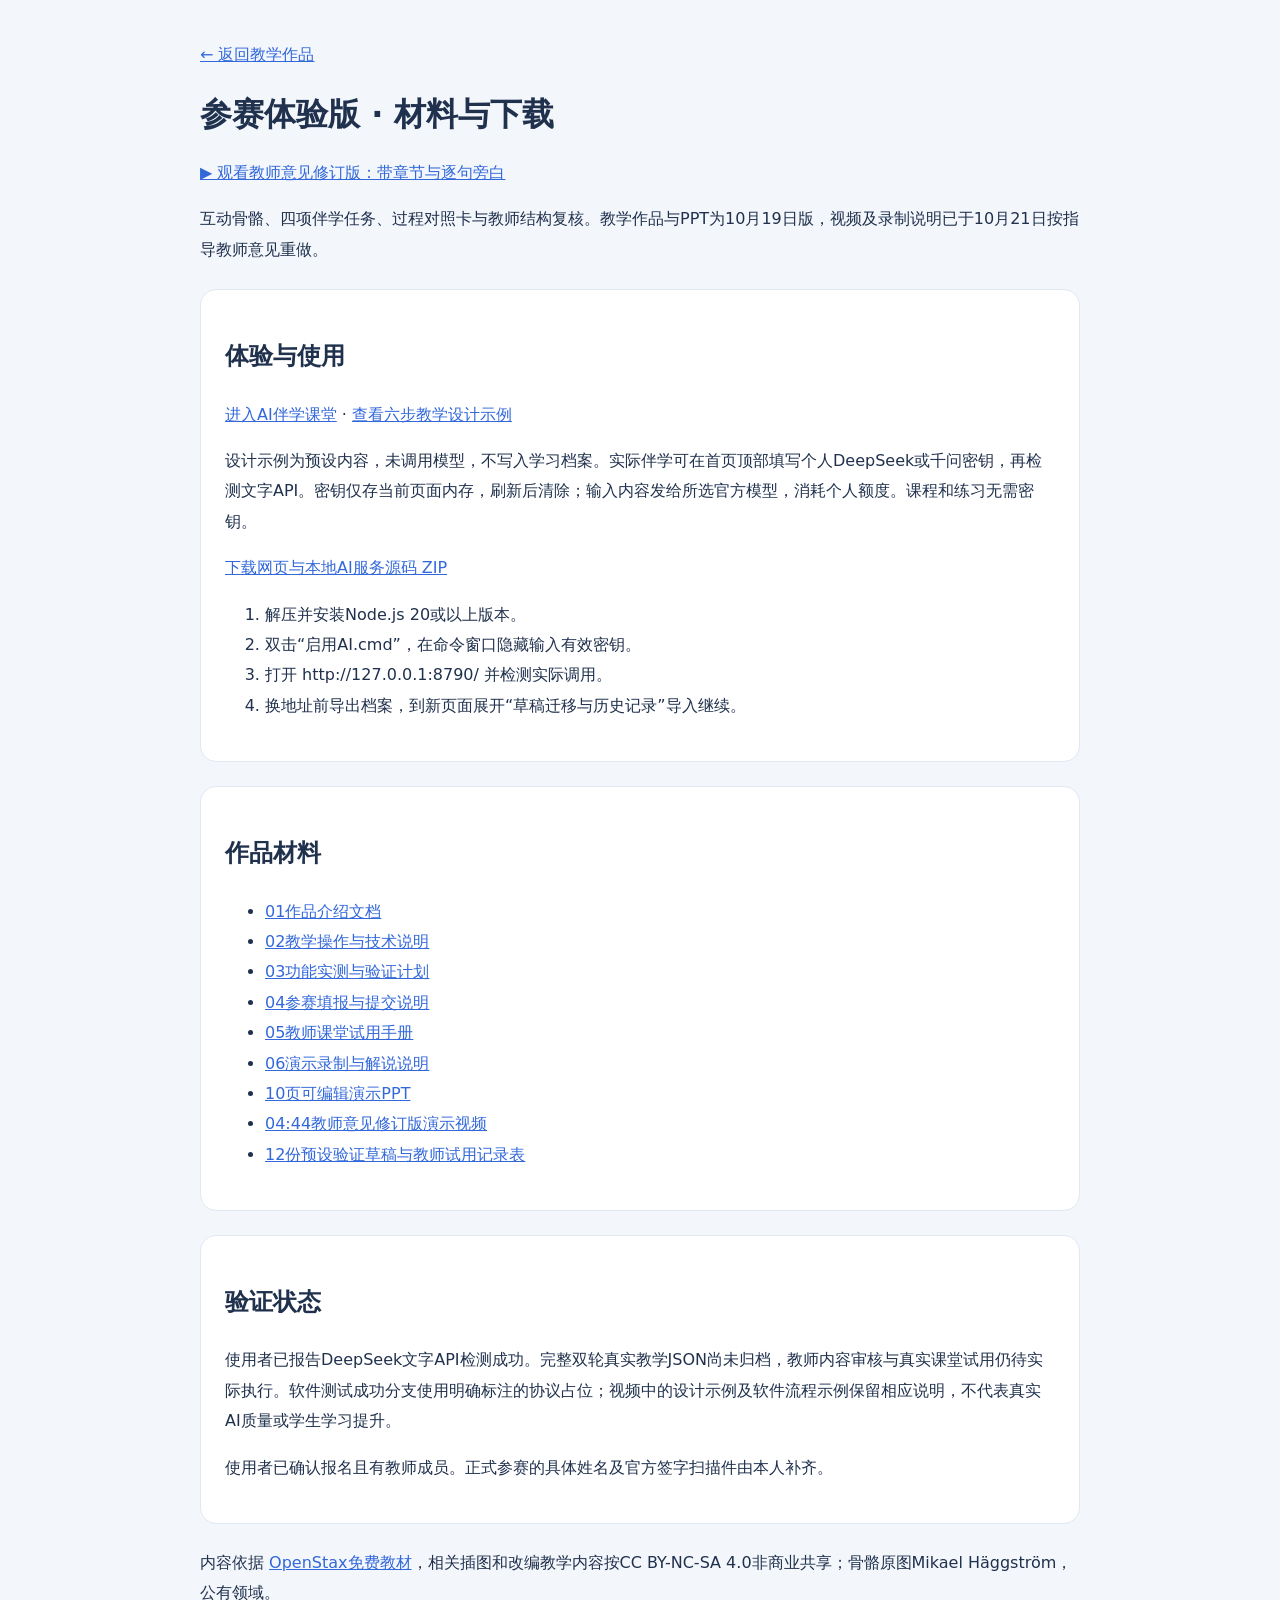
==== commit 6b2f26fc: "Rebuild narrated demo around a complete student and teacher workflow" ====
--- a/materials/index.html
+++ b/materials/index.html
@@ -1 +1 @@
-<!doctype html><html lang="zh-CN"><meta charset="utf-8"><meta name="viewport" content="width=device-width,initial-scale=1"><title>知骨 · 材料与下载</title><style>body{font-family:system-ui,"Microsoft YaHei",sans-serif;max-width:880px;margin:40px auto;padding:0 22px;color:#20314d;line-height:1.9;background:#f3f6fb}article{background:white;border:1px solid #e0e8f2;padding:24px;border-radius:16px;margin:24px 0}a{color:#3268da}h1{line-height:1.4}.muted{color:#61758e}</style><a href="../index.html">← 返回教学作品</a><h1>参赛体验版 · 材料与下载</h1><p>互动骨骼、四项伴学任务、过程对照卡与教师结构复核。PDF、PPT、视频均为2026年10月19日当前版本。</p><article><h2>体验与使用</h2><p><a href="../index.html#lesson">进入AI伴学课堂</a> · <a href="../showcase.html">查看六步教学设计示例</a></p><p>设计示例为预设内容，未调用模型，不写入学习档案。实际伴学可在首页顶部填写个人DeepSeek或千问密钥，再检测文字API。密钥仅存当前页面内存，刷新后清除；输入内容发给所选官方模型，消耗个人额度。课程和练习无需密钥。</p><p><a href="https://github.com/crh2007530/zhigu-ai-teaching/archive/refs/heads/main.zip">下载网页与本地AI服务源码 ZIP</a></p><ol><li>解压并安装Node.js 20或以上版本。</li><li>双击“启用AI.cmd”，在命令窗口隐藏输入有效密钥。</li><li>打开 http://127.0.0.1:8790/ 并检测实际调用。</li><li>换地址前导出档案，到新页面展开“草稿迁移与历史记录”导入继续。</li></ol></article><article><h2>作品材料</h2><ul><li><a href="01作品介绍文档.pdf">01作品介绍文档</a></li><li><a href="02教学操作与技术说明.pdf">02教学操作与技术说明</a></li><li><a href="03功能实测与验证计划.pdf">03功能实测与验证计划</a></li><li><a href="04参赛填报与提交说明.pdf">04参赛填报与提交说明</a></li><li><a href="05教师课堂试用手册.pdf">05教师课堂试用手册</a></li><li><a href="06演示录制与解说说明.pdf">06演示录制与解说说明</a></li><li><a href="知骨2.0作品演示.pptx">10页可编辑演示PPT</a></li><li><a href="07知骨2.0作品演示.mp4">5分29秒作品演示视频</a></li><li><a href="真实验证与试用准备/打开准备索引.html">12份预设验证草稿与教师试用记录表</a></li></ul></article><article><h2>验证状态</h2><p>使用者已报告DeepSeek文字API检测成功。完整双轮真实教学JSON尚未归档，教师内容审核与真实课堂试用仍待实际执行。软件测试成功分支使用明确标注的协议占位；视频中的设计示例及软件流程示例保留相应说明，不代表真实AI质量或学生学习提升。</p><p>使用者已确认报名且有教师成员。正式参赛的具体姓名及官方签字扫描件由本人补齐。</p></article><footer>内容依据 <a href="https://openstax.org/books/anatomy-and-physiology-2e/pages/1-introduction">OpenStax免费教材</a>，相关插图和改编教学内容按CC BY-NC-SA 4.0非商业共享；骨骼原图Mikael Häggström，公有领域。</footer></html>+<!doctype html><html lang="zh-CN"><meta charset="utf-8"><meta name="viewport" content="width=device-width,initial-scale=1"><title>知骨 · 材料与下载</title><style>body{font-family:system-ui,"Microsoft YaHei",sans-serif;max-width:880px;margin:40px auto;padding:0 22px;color:#20314d;line-height:1.9;background:#f3f6fb}article{background:white;border:1px solid #e0e8f2;padding:24px;border-radius:16px;margin:24px 0}a{color:#3268da}h1{line-height:1.4}.muted{color:#61758e}</style><a href="../index.html">← 返回教学作品</a><h1>参赛体验版 · 材料与下载</h1><p><a href="demo.html?v=20261021">▶ 观看教师意见修订版：带章节与逐句旁白</a></p><p>互动骨骼、四项伴学任务、过程对照卡与教师结构复核。教学作品与PPT为10月19日版，视频及录制说明已于10月21日按指导教师意见重做。</p><article><h2>体验与使用</h2><p><a href="../index.html#lesson">进入AI伴学课堂</a> · <a href="../showcase.html">查看六步教学设计示例</a></p><p>设计示例为预设内容，未调用模型，不写入学习档案。实际伴学可在首页顶部填写个人DeepSeek或千问密钥，再检测文字API。密钥仅存当前页面内存，刷新后清除；输入内容发给所选官方模型，消耗个人额度。课程和练习无需密钥。</p><p><a href="https://github.com/crh2007530/zhigu-ai-teaching/archive/refs/heads/main.zip">下载网页与本地AI服务源码 ZIP</a></p><ol><li>解压并安装Node.js 20或以上版本。</li><li>双击“启用AI.cmd”，在命令窗口隐藏输入有效密钥。</li><li>打开 http://127.0.0.1:8790/ 并检测实际调用。</li><li>换地址前导出档案，到新页面展开“草稿迁移与历史记录”导入继续。</li></ol></article><article><h2>作品材料</h2><ul><li><a href="01作品介绍文档.pdf">01作品介绍文档</a></li><li><a href="02教学操作与技术说明.pdf">02教学操作与技术说明</a></li><li><a href="03功能实测与验证计划.pdf">03功能实测与验证计划</a></li><li><a href="04参赛填报与提交说明.pdf">04参赛填报与提交说明</a></li><li><a href="05教师课堂试用手册.pdf">05教师课堂试用手册</a></li><li><a href="06演示录制与解说说明.pdf">06演示录制与解说说明</a></li><li><a href="知骨2.0作品演示.pptx">10页可编辑演示PPT</a></li><li><a href="07知骨2.0作品演示.mp4">04:44教师意见修订版演示视频</a></li><li><a href="真实验证与试用准备/打开准备索引.html">12份预设验证草稿与教师试用记录表</a></li></ul></article><article><h2>验证状态</h2><p>使用者已报告DeepSeek文字API检测成功。完整双轮真实教学JSON尚未归档，教师内容审核与真实课堂试用仍待实际执行。软件测试成功分支使用明确标注的协议占位；视频中的设计示例及软件流程示例保留相应说明，不代表真实AI质量或学生学习提升。</p><p>使用者已确认报名且有教师成员。正式参赛的具体姓名及官方签字扫描件由本人补齐。</p></article><footer>内容依据 <a href="https://openstax.org/books/anatomy-and-physiology-2e/pages/1-introduction">OpenStax免费教材</a>，相关插图和改编教学内容按CC BY-NC-SA 4.0非商业共享；骨骼原图Mikael Häggström，公有领域。</footer></html>
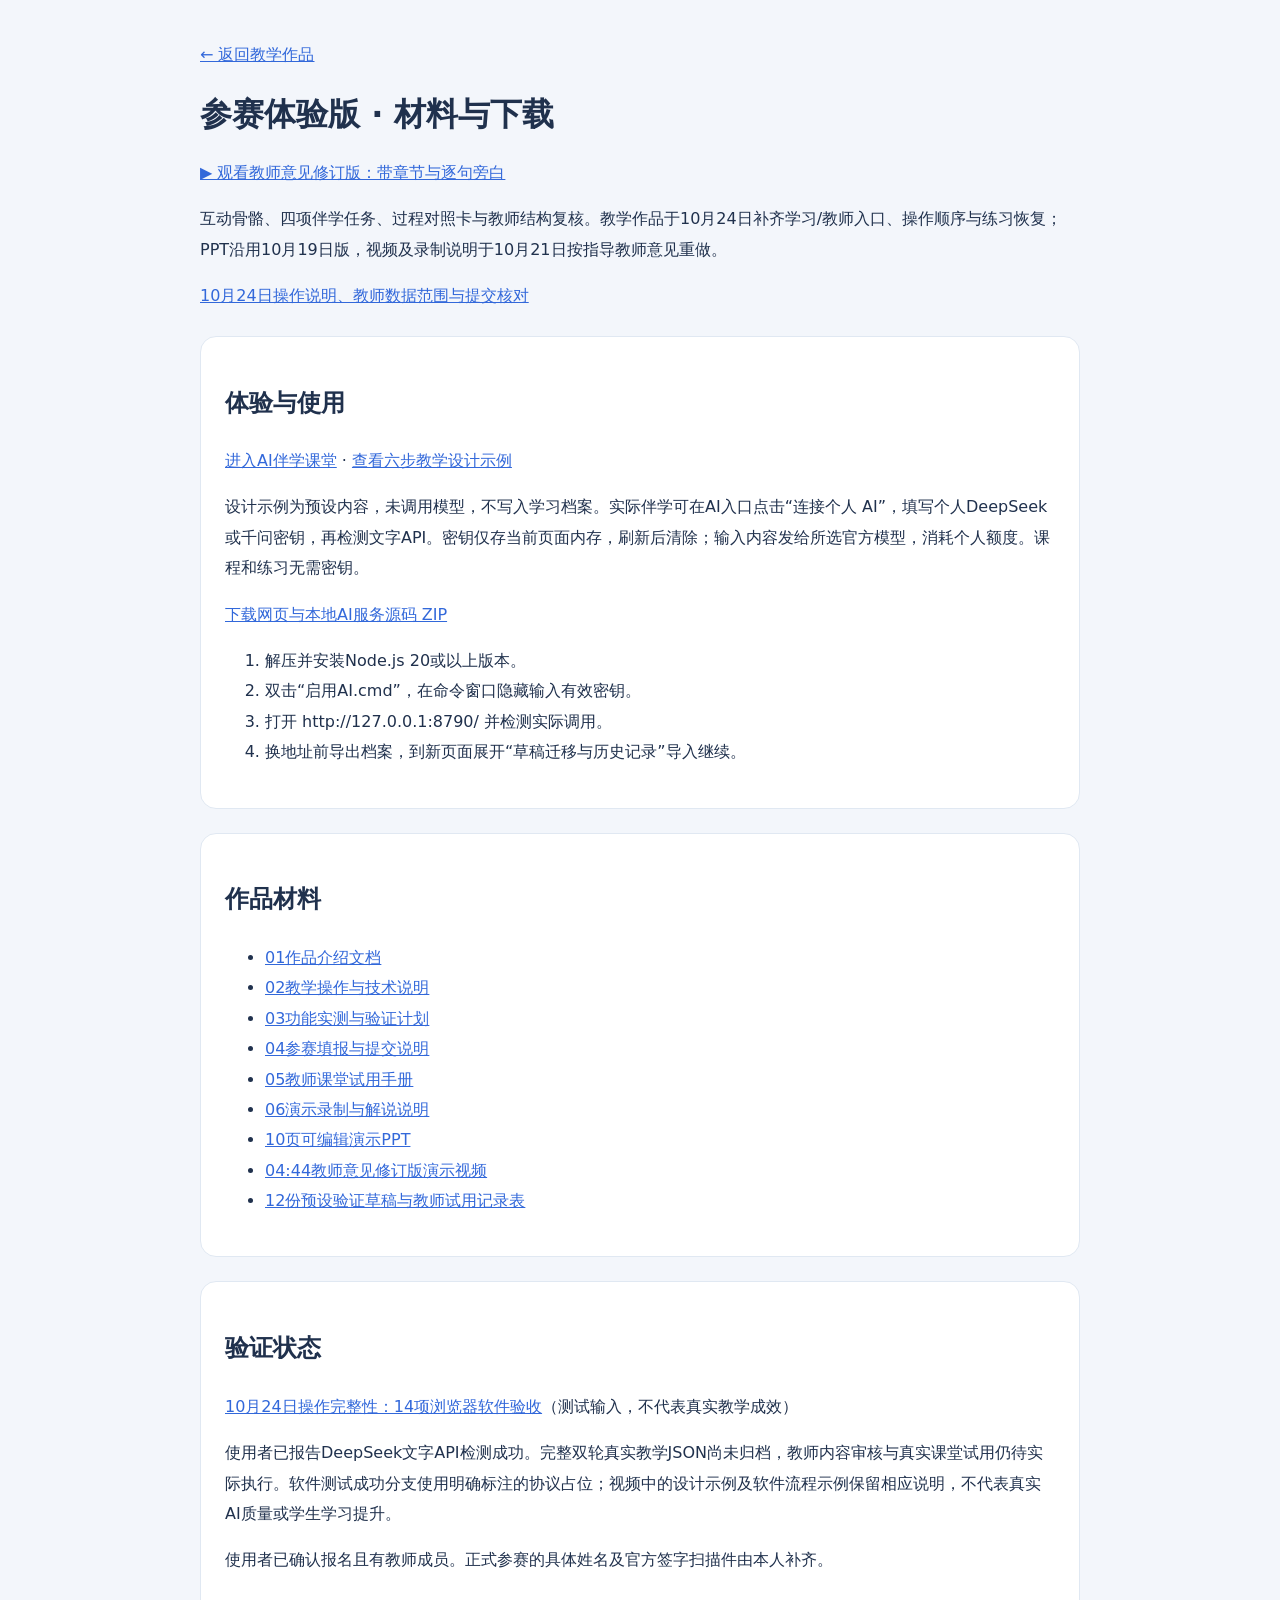
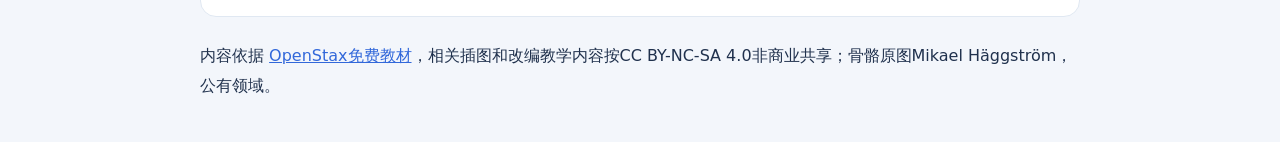
==== commit e934dc37: "Complete student and teacher workflows and repair practice navigation" ====
--- a/materials/index.html
+++ b/materials/index.html
@@ -1 +1 @@
-<!doctype html><html lang="zh-CN"><meta charset="utf-8"><meta name="viewport" content="width=device-width,initial-scale=1"><title>知骨 · 材料与下载</title><style>body{font-family:system-ui,"Microsoft YaHei",sans-serif;max-width:880px;margin:40px auto;padding:0 22px;color:#20314d;line-height:1.9;background:#f3f6fb}article{background:white;border:1px solid #e0e8f2;padding:24px;border-radius:16px;margin:24px 0}a{color:#3268da}h1{line-height:1.4}.muted{color:#61758e}</style><a href="../index.html">← 返回教学作品</a><h1>参赛体验版 · 材料与下载</h1><p><a href="demo.html?v=20261021">▶ 观看教师意见修订版：带章节与逐句旁白</a></p><p>互动骨骼、四项伴学任务、过程对照卡与教师结构复核。教学作品与PPT为10月19日版，视频及录制说明已于10月21日按指导教师意见重做。</p><article><h2>体验与使用</h2><p><a href="../index.html#lesson">进入AI伴学课堂</a> · <a href="../showcase.html">查看六步教学设计示例</a></p><p>设计示例为预设内容，未调用模型，不写入学习档案。实际伴学可在首页顶部填写个人DeepSeek或千问密钥，再检测文字API。密钥仅存当前页面内存，刷新后清除；输入内容发给所选官方模型，消耗个人额度。课程和练习无需密钥。</p><p><a href="https://github.com/crh2007530/zhigu-ai-teaching/archive/refs/heads/main.zip">下载网页与本地AI服务源码 ZIP</a></p><ol><li>解压并安装Node.js 20或以上版本。</li><li>双击“启用AI.cmd”，在命令窗口隐藏输入有效密钥。</li><li>打开 http://127.0.0.1:8790/ 并检测实际调用。</li><li>换地址前导出档案，到新页面展开“草稿迁移与历史记录”导入继续。</li></ol></article><article><h2>作品材料</h2><ul><li><a href="01作品介绍文档.pdf">01作品介绍文档</a></li><li><a href="02教学操作与技术说明.pdf">02教学操作与技术说明</a></li><li><a href="03功能实测与验证计划.pdf">03功能实测与验证计划</a></li><li><a href="04参赛填报与提交说明.pdf">04参赛填报与提交说明</a></li><li><a href="05教师课堂试用手册.pdf">05教师课堂试用手册</a></li><li><a href="06演示录制与解说说明.pdf">06演示录制与解说说明</a></li><li><a href="知骨2.0作品演示.pptx">10页可编辑演示PPT</a></li><li><a href="07知骨2.0作品演示.mp4">04:44教师意见修订版演示视频</a></li><li><a href="真实验证与试用准备/打开准备索引.html">12份预设验证草稿与教师试用记录表</a></li></ul></article><article><h2>验证状态</h2><p>使用者已报告DeepSeek文字API检测成功。完整双轮真实教学JSON尚未归档，教师内容审核与真实课堂试用仍待实际执行。软件测试成功分支使用明确标注的协议占位；视频中的设计示例及软件流程示例保留相应说明，不代表真实AI质量或学生学习提升。</p><p>使用者已确认报名且有教师成员。正式参赛的具体姓名及官方签字扫描件由本人补齐。</p></article><footer>内容依据 <a href="https://openstax.org/books/anatomy-and-physiology-2e/pages/1-introduction">OpenStax免费教材</a>，相关插图和改编教学内容按CC BY-NC-SA 4.0非商业共享；骨骼原图Mikael Häggström，公有领域。</footer></html>+<!doctype html><html lang="zh-CN"><meta charset="utf-8"><meta name="viewport" content="width=device-width,initial-scale=1"><title>知骨 · 材料与下载</title><style>body{font-family:system-ui,"Microsoft YaHei",sans-serif;max-width:880px;margin:40px auto;padding:0 22px;color:#20314d;line-height:1.9;background:#f3f6fb}article{background:white;border:1px solid #e0e8f2;padding:24px;border-radius:16px;margin:24px 0}a{color:#3268da}h1{line-height:1.4}.muted{color:#61758e}</style><a href="../index.html">← 返回教学作品</a><h1>参赛体验版 · 材料与下载</h1><p><a href="demo.html?v=20261021">▶ 观看教师意见修订版：带章节与逐句旁白</a></p><p>互动骨骼、四项伴学任务、过程对照卡与教师结构复核。教学作品于10月24日补齐学习/教师入口、操作顺序与练习恢复；PPT沿用10月19日版，视频及录制说明于10月21日按指导教师意见重做。</p><p><a href="操作收尾与提交核对_20261024.txt">10月24日操作说明、教师数据范围与提交核对</a></p><article><h2>体验与使用</h2><p><a href="../index.html#lesson">进入AI伴学课堂</a> · <a href="../showcase.html">查看六步教学设计示例</a></p><p>设计示例为预设内容，未调用模型，不写入学习档案。实际伴学可在AI入口点击“连接个人 AI”，填写个人DeepSeek或千问密钥，再检测文字API。密钥仅存当前页面内存，刷新后清除；输入内容发给所选官方模型，消耗个人额度。课程和练习无需密钥。</p><p><a href="https://github.com/crh2007530/zhigu-ai-teaching/archive/refs/heads/main.zip">下载网页与本地AI服务源码 ZIP</a></p><ol><li>解压并安装Node.js 20或以上版本。</li><li>双击“启用AI.cmd”，在命令窗口隐藏输入有效密钥。</li><li>打开 http://127.0.0.1:8790/ 并检测实际调用。</li><li>换地址前导出档案，到新页面展开“草稿迁移与历史记录”导入继续。</li></ol></article><article><h2>作品材料</h2><ul><li><a href="01作品介绍文档.pdf">01作品介绍文档</a></li><li><a href="02教学操作与技术说明.pdf">02教学操作与技术说明</a></li><li><a href="03功能实测与验证计划.pdf">03功能实测与验证计划</a></li><li><a href="04参赛填报与提交说明.pdf">04参赛填报与提交说明</a></li><li><a href="05教师课堂试用手册.pdf">05教师课堂试用手册</a></li><li><a href="06演示录制与解说说明.pdf">06演示录制与解说说明</a></li><li><a href="知骨2.0作品演示.pptx">10页可编辑演示PPT</a></li><li><a href="07知骨2.0作品演示.mp4">04:44教师意见修订版演示视频</a></li><li><a href="真实验证与试用准备/打开准备索引.html">12份预设验证草稿与教师试用记录表</a></li></ul></article><article><h2>验证状态</h2><p><a href="../verification/final-experience-checks.json">10月24日操作完整性：14项浏览器软件验收</a>（测试输入，不代表真实教学成效）</p><p>使用者已报告DeepSeek文字API检测成功。完整双轮真实教学JSON尚未归档，教师内容审核与真实课堂试用仍待实际执行。软件测试成功分支使用明确标注的协议占位；视频中的设计示例及软件流程示例保留相应说明，不代表真实AI质量或学生学习提升。</p><p>使用者已确认报名且有教师成员。正式参赛的具体姓名及官方签字扫描件由本人补齐。</p></article><footer>内容依据 <a href="https://openstax.org/books/anatomy-and-physiology-2e/pages/1-introduction">OpenStax免费教材</a>，相关插图和改编教学内容按CC BY-NC-SA 4.0非商业共享；骨骼原图Mikael Häggström，公有领域。</footer></html>
